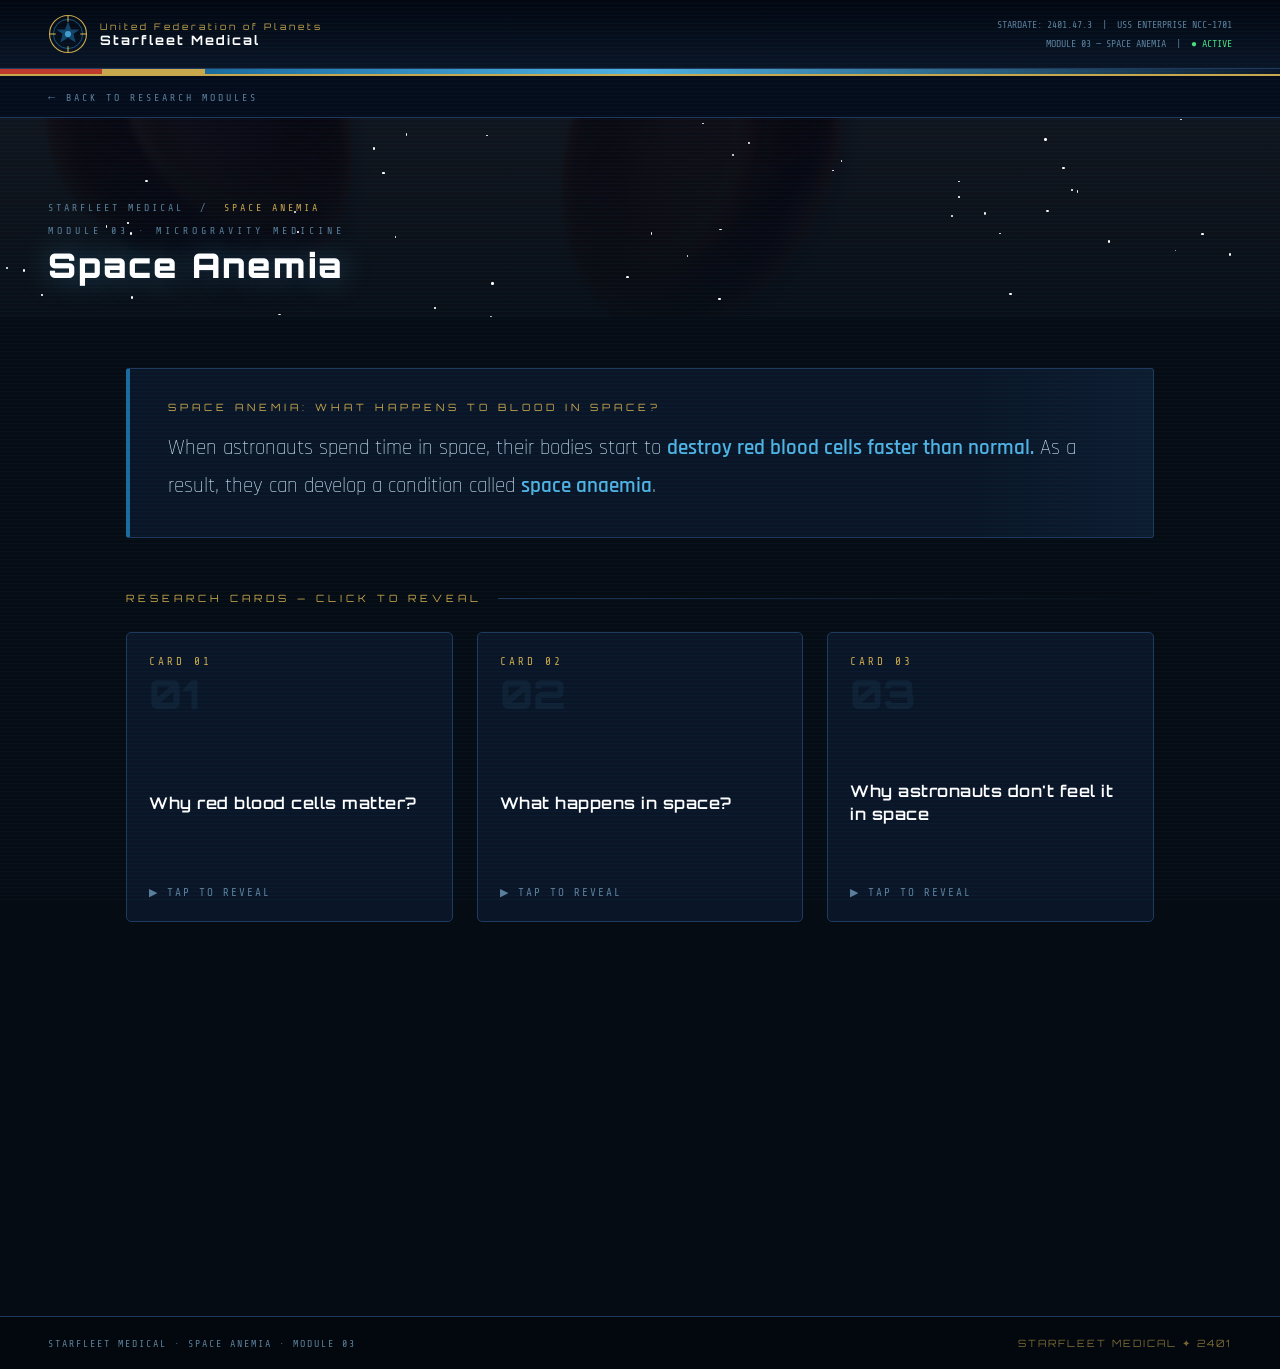
==== space-anemia.html @ 29481ea7 "Add files via upload" ====
<!DOCTYPE html>
<html lang="en">
<head>
<meta charset="UTF-8"/>
<meta name="viewport" content="width=device-width, initial-scale=1.0"/>
<title>Space Anaemia — Starfleet Medical</title>
<link rel="stylesheet" href="trek.css"/>
</head>
<body>

<header>
  <div class="header-top">
    <div class="starfleet-badge">
      <svg class="badge-emblem" viewBox="0 0 52 52" fill="none">
        <circle cx="26" cy="26" r="24" stroke="#c9a84c" stroke-width="1.5"/>
        <circle cx="26" cy="26" r="19" stroke="#1a6b9e" stroke-width="1"/>
        <path d="M26 10 L30 20 L41 20 L33 26 L36 37 L26 31 L16 37 L19 26 L11 20 L22 20 Z" fill="#1a6b9e" opacity="0.6"/>
        <circle cx="26" cy="26" r="4" fill="#4fb3e3" opacity="0.8"/>
        <line x1="26" y1="2" x2="26" y2="10" stroke="#c9a84c" stroke-width="1.5"/>
        <line x1="26" y1="42" x2="26" y2="50" stroke="#c9a84c" stroke-width="1.5"/>
        <line x1="2" y1="26" x2="10" y2="26" stroke="#c9a84c" stroke-width="1.5"/>
        <line x1="42" y1="26" x2="50" y2="26" stroke="#c9a84c" stroke-width="1.5"/>
      </svg>
      <div class="badge-text">
        <span>United Federation of Planets</span>
        <span>Starfleet Medical</span>
      </div>
    </div>
    <div class="header-right">
      <div>STARDATE: 2401.47.3 &nbsp;|&nbsp; USS ENTERPRISE NCC-1701</div>
      <div>MODULE 03 — SPACE ANEMIA &nbsp;|&nbsp; <span class="status">● ACTIVE</span></div>
    </div>
  </div>
  <div class="lcars-bar"></div>
</header>

<div class="back-bar">
  <a href="index.html" class="back-link">Back to Research Modules</a>
</div>

<div class="page-hero">
  <div class="hero-bg" style="background-image:url('img4.png');"></div>
  <div class="hero-gradient"></div>
  <div class="stars" id="stars"></div>
  <div class="hero-content">
    <div class="breadcrumb"><a href="index.html">Starfleet Medical</a> &nbsp;/&nbsp; <span>Space Anemia</span></div>
    <div class="page-module">Module 03 · Microgravity Medicine</div>
    <h1 class="page-title">Space Anemia</h1>
  </div>
</div>

<main>

  <div class="intro-block">
    <div class="intro-label">Space Anemia: What Happens to Blood in Space?</div>
    <p>When astronauts spend time in space, their bodies start to <strong>destroy red blood cells faster than normal.</strong> As a result, they can develop a condition called <strong>space anaemia</strong>.</p>
  </div>

  <div class="section-heading">Research Cards — Click to Reveal</div>

  <div class="flip-grid">

    <div class="flip-card" onclick="this.classList.toggle('flipped')">
      <div class="flip-inner">
        <div class="flip-front">
          <div>
            <div class="flip-front-label">Card 01</div>
            <div class="flip-front-num">01</div>
          </div>
          <div class="flip-front-q">Why red blood cells matter?</div>
          <div class="flip-front-hint">▶ TAP TO REVEAL</div>
        </div>
        <div class="flip-back">
          <div class="flip-back-label">◀ Answer</div>
          <div class="flip-back-text">Red blood cells carry oxygen around the body, helping our muscles and organs produce energy.</div>
          <div class="flip-back-close">TAP TO CLOSE ▶</div>
        </div>
      </div>
    </div>

    <div class="flip-card" onclick="this.classList.toggle('flipped')">
      <div class="flip-inner">
        <div class="flip-front">
          <div>
            <div class="flip-front-label">Card 02</div>
            <div class="flip-front-num">02</div>
          </div>
          <div class="flip-front-q">What happens in space?</div>
          <div class="flip-front-hint">▶ TAP TO REVEAL</div>
        </div>
        <div class="flip-back">
          <div class="flip-back-label">◀ Answer</div>
          <div class="flip-back-text">🌍 On Earth: the body destroys about 2 million red blood cells per second.

🌌 In space: this increases to ~3 million per second (54% more).

⇒ After long missions, almost half of astronauts are anemic.</div>
          <div class="flip-back-close">TAP TO CLOSE ▶</div>
        </div>
      </div>
    </div>

    <div class="flip-card" onclick="this.classList.toggle('flipped')">
      <div class="flip-inner">
        <div class="flip-front">
          <div>
            <div class="flip-front-label">Card 03</div>
            <div class="flip-front-num">03</div>
          </div>
          <div class="flip-front-q">Why astronauts don't feel it in space</div>
          <div class="flip-front-hint">▶ TAP TO REVEAL</div>
        </div>
        <div class="flip-back">
          <div class="flip-back-label">◀ Answer</div>
          <div class="flip-back-text">In <span class="def-trigger" data-def="A state where there is no feeling of body weight, because objects are in continuous free fall (as in orbit), causing everything to float.">weightlessness</span>, the body doesn't have to work against gravity. Because of this, having fewer red blood cells doesn't cause major problems while astronauts are in orbit.</div>
          <div class="flip-back-close">HOVER "WEIGHTLESSNESS" · TAP TO CLOSE ▶</div>
        </div>
      </div>
    </div>

    <div class="flip-card" onclick="this.classList.toggle('flipped')">
      <div class="flip-inner">
        <div class="flip-front">
          <div>
            <div class="flip-front-label">Card 04</div>
            <div class="flip-front-num">04</div>
          </div>
          <div class="flip-front-q">What happens after landing?</div>
          <div class="flip-front-hint">▶ TAP TO REVEAL</div>
        </div>
        <div class="flip-back">
          <div class="flip-back-label">◀ Answer</div>
          <div class="flip-back-text">Back on Earth, the body must work against gravity again. With fewer red blood cells delivering oxygen, astronauts may feel tired, weak, and less physically strong.

The good news: space anaemia is temporary. Blood levels return to normal within 3–4 months. Scientists think the body may use fat stored in bone marrow as energy to help produce new red blood cells faster.</div>
          <div class="flip-back-close">TAP TO CLOSE ▶</div>
        </div>
      </div>
    </div>

    <div class="flip-card" onclick="this.classList.toggle('flipped')">
      <div class="flip-inner">
        <div class="flip-front">
          <div>
            <div class="flip-front-label">Card 05</div>
            <div class="flip-front-num">05</div>
          </div>
          <div class="flip-front-q">Why this matters?</div>
          <div class="flip-front-hint">▶ TAP TO REVEAL</div>
        </div>
        <div class="flip-back">
          <div class="flip-back-label">◀ Answer</div>
          <div class="flip-back-text">The longer the mission, the worse the anaemia, making it a key challenge for future missions to Mars.</div>
          <div class="flip-back-close">TAP TO CLOSE ▶</div>
        </div>
      </div>
    </div>

  </div>

</main>

<footer>
  <div class="left">Starfleet Medical · Space Anemia · Module 03</div>
  <div class="right">STARFLEET MEDICAL ✦ 2401</div>
</footer>

<script>
  // Stars
  const c=document.getElementById('stars');
  for(let i=0;i<45;i++){const s=document.createElement('span');s.style.cssText=`left:${Math.random()*100}%;top:${Math.random()*100}%;width:${Math.random()*2+1}px;height:${Math.random()*2+1}px;animation-delay:${Math.random()*3}s;animation-duration:${Math.random()*3+2}s`;c.appendChild(s);}

  // Floating definition tooltip — appended to <body> to escape any overflow:hidden parent
  const popup = document.createElement('div');
  popup.className = 'def-popup-float';
  document.body.appendChild(popup);

  let hideTimer = null;

  document.querySelectorAll('.def-trigger').forEach(trigger => {
    trigger.addEventListener('mouseenter', e => {
      clearTimeout(hideTimer);
      // Rebuild inner HTML each time so the ::before label always renders
      popup.innerHTML = '<span class="def-popup-label">DEFINITION</span><span class="def-popup-body">' + trigger.dataset.def + '</span>';
      popup.classList.add('visible');
      positionPopup(e);
    });

    trigger.addEventListener('mousemove', positionPopup);

    trigger.addEventListener('mouseleave', () => {
      hideTimer = setTimeout(() => popup.classList.remove('visible'), 150);
    });
  });

  function positionPopup(e) {
    const pw = 320, ph = 130;
    const vw = window.innerWidth, vh = window.innerHeight;
    let x = e.clientX + 16;
    let y = e.clientY - 70;
    if (x + pw > vw - 16) x = e.clientX - pw - 16;
    if (y < 8) y = 8;
    if (y + ph > vh - 8) y = vh - ph - 8;
    popup.style.left = x + 'px';
    popup.style.top  = y + 'px';
  }
</script>
</body>
</html>
---- trek.css ----
@import url('https://fonts.googleapis.com/css2?family=Orbitron:wght@400;600;700;900&family=Rajdhani:wght@300;400;500;600&family=Share+Tech+Mono&display=swap');

:root {
  --trek-gold: #c9a84c;
  --trek-blue: #1a6b9e;
  --trek-ltblue: #4fb3e3;
  --trek-red: #c0392b;
  --trek-bg: #060c14;
  --trek-panel: #0a1628;
  --trek-border: #1e3a5f;
  --trek-text: #cce8f7;
  --trek-muted: #5a7f9a;
  --scan-line: rgba(79,179,227,0.04);
}

* { margin:0; padding:0; box-sizing:border-box; }

body {
  background: var(--trek-bg);
  color: var(--trek-text);
  font-family: 'Rajdhani', sans-serif;
  min-height: 100vh;
  overflow-x: hidden;
}

body::before {
  content:''; position:fixed; inset:0;
  background: repeating-linear-gradient(0deg, var(--scan-line) 0px, var(--scan-line) 1px, transparent 1px, transparent 4px);
  pointer-events:none; z-index:9999;
}

/* HEADER */
header {
  background: linear-gradient(180deg, #020710 0%, var(--trek-panel) 100%);
  border-bottom: 2px solid var(--trek-gold);
}

.header-top {
  display:flex; align-items:center; justify-content:space-between;
  padding:14px 48px; border-bottom:1px solid var(--trek-border);
}

.starfleet-badge { display:flex; align-items:center; gap:12px; }
.badge-emblem { width:40px; height:40px; }
.badge-text { display:flex; flex-direction:column; }
.badge-text span:first-child { font-family:'Orbitron',monospace; font-size:9px; letter-spacing:3px; color:var(--trek-gold); }
.badge-text span:last-child  { font-family:'Orbitron',monospace; font-size:13px; font-weight:700; letter-spacing:2px; color:#fff; }

.header-right { font-family:'Share Tech Mono',monospace; font-size:10px; color:var(--trek-muted); text-align:right; line-height:1.9; }
.status { color:#4ade80; }

.lcars-bar {
  height:5px;
  background: linear-gradient(90deg, var(--trek-red) 0%, var(--trek-red) 8%, var(--trek-gold) 8%, var(--trek-gold) 16%, var(--trek-blue) 16%, var(--trek-ltblue) 50%, var(--trek-panel) 100%);
}

/* PAGE HERO — background image with transparency */
.page-hero {
  position:relative; overflow:hidden;
  min-height:200px; padding:38px 48px 32px;
  display:flex; flex-direction:column; justify-content:flex-end;
}

.hero-bg {
  position:absolute; inset:0;
  background-size:cover; background-position:center;
  opacity:0.18;
  z-index:0;
}

.hero-gradient {
  position:absolute; inset:0;
  background: linear-gradient(180deg, rgba(2,7,16,.7) 0%, rgba(6,12,20,.92) 100%);
  z-index:1;
}

.stars { position:absolute; inset:0; overflow:hidden; pointer-events:none; z-index:2; }
.stars span { position:absolute; border-radius:50%; background:#fff; animation:twinkle 3s infinite alternate; }
@keyframes twinkle { 0%{opacity:.12} 100%{opacity:.75} }

.hero-content { position:relative; z-index:3; }

.breadcrumb {
  font-family:'Share Tech Mono',monospace; font-size:10px; letter-spacing:3px;
  color:var(--trek-muted); margin-bottom:12px; text-transform:uppercase;
}
.breadcrumb a { color:var(--trek-muted); text-decoration:none; }
.breadcrumb a:hover { color:var(--trek-ltblue); }
.breadcrumb span { color:var(--trek-gold); }

.page-module { font-family:'Share Tech Mono',monospace; font-size:10px; letter-spacing:4px; color:var(--trek-muted); margin-bottom:8px; text-transform:uppercase; }

.page-title {
  font-family:'Orbitron',monospace; font-size:clamp(20px,2.8vw,34px); font-weight:900;
  color:#fff; letter-spacing:2px; text-shadow:0 0 30px rgba(79,179,227,.4);
  animation: fadeUp .8s ease both;
}

@keyframes fadeUp { from{opacity:0;transform:translateY(14px)} to{opacity:1;transform:translateY(0)} }

/* BACK LINK */
.back-bar {
  border-bottom:1px solid var(--trek-border);
  background:#050d1c;
  padding:10px 48px;
}
.back-link {
  font-family:'Share Tech Mono',monospace; font-size:10px; letter-spacing:3px;
  color:var(--trek-muted); text-decoration:none; text-transform:uppercase;
  display:inline-flex; align-items:center; gap:8px; transition:color .2s;
}
.back-link::before { content:'←'; font-size:12px; }
.back-link:hover { color:var(--trek-ltblue); }

/* MAIN */
main { max-width:1100px; margin:50px auto 80px; padding:0 36px; }

/* INTRO */
.intro-block {
  background:var(--trek-panel); border:1px solid var(--trek-border);
  border-left:4px solid var(--trek-blue); border-radius:3px;
  padding:32px 38px; margin-bottom:54px; position:relative; overflow:hidden;
}
.intro-block::after {
  content:''; position:absolute; top:0; right:0; width:180px; height:100%;
  background:linear-gradient(270deg,rgba(79,179,227,.04),transparent);
}
.intro-label {
  font-family:'Orbitron',monospace; font-size:10px; letter-spacing:4px;
  color:var(--trek-gold); text-transform:uppercase; margin-bottom:16px;
}
.intro-block p { font-size:21px; line-height:1.82; color:var(--trek-text); font-weight:300; }
.intro-block p + p { margin-top:14px; }
.intro-block strong { color:var(--trek-ltblue); font-weight:600; }

/* SECTION HEADING */
.section-heading {
  font-family:'Orbitron',monospace; font-size:10px; letter-spacing:4px;
  color:var(--trek-gold); text-transform:uppercase; margin-bottom:28px;
  display:flex; align-items:center; gap:16px;
}
.section-heading::after { content:''; flex:1; height:1px; background:linear-gradient(90deg,var(--trek-border),transparent); }

/* FLIP CARDS */
.flip-grid {
  display:grid;
  grid-template-columns: repeat(auto-fill, minmax(290px, 1fr));
  gap:24px; margin-bottom:60px;
}

.flip-card { height:290px; perspective:1000px; cursor:pointer; }

.flip-inner {
  position:relative; width:100%; height:100%;
  transform-style:preserve-3d;
  transition:transform .55s cubic-bezier(.4,0,.2,1);
}

.flip-card.flipped .flip-inner { transform:rotateY(180deg); }

.flip-front, .flip-back {
  position:absolute; inset:0; backface-visibility:hidden;
  border-radius:5px; padding:22px;
  display:flex; flex-direction:column; justify-content:space-between;
  border:1px solid var(--trek-border);
  overflow:hidden;
}

.flip-front { background:var(--trek-panel); }
.flip-back  { background:linear-gradient(135deg,#0c1f3a 0%,#0a1628 100%); border-color:var(--trek-blue); transform:rotateY(180deg); }

.flip-card:hover .flip-front { border-color:rgba(79,179,227,.4); box-shadow:0 4px 24px rgba(79,179,227,.1); }

.flip-front-label { font-family:'Share Tech Mono',monospace; font-size:11px; letter-spacing:3px; color:var(--trek-gold); text-transform:uppercase; }
.flip-front-num   { font-family:'Orbitron',monospace; font-size:40px; font-weight:900; color:rgba(79,179,227,.07); line-height:1; margin:6px 0; }
.flip-front-q     { font-family:'Orbitron',monospace; font-size:16px; font-weight:600; color:#fff; line-height:1.45; letter-spacing:.5px; }
.flip-front-hint  { font-family:'Share Tech Mono',monospace; font-size:11px; color:var(--trek-muted); letter-spacing:2px; }

.flip-back-label  { font-family:'Share Tech Mono',monospace; font-size:11px; letter-spacing:3px; color:var(--trek-ltblue); text-transform:uppercase; }
.flip-back-text   { font-size:17px; line-height:1.72; color:var(--trek-text); font-weight:300; flex:1; margin:12px 0; overflow-y:auto; }
.flip-back-close  { font-family:'Share Tech Mono',monospace; font-size:11px; color:var(--trek-muted); letter-spacing:2px; text-align:right; }

/* CALLOUT BOX */
.callout {
  background: rgba(10,22,40,.8); border:1px solid var(--trek-border);
  border-left:4px solid var(--trek-gold); border-radius:3px;
  padding:22px 28px; margin-bottom:40px;
}
.callout-title {
  font-family:'Orbitron',monospace; font-size:10px; letter-spacing:3px;
  color:var(--trek-gold); text-transform:uppercase; margin-bottom:10px;
}
.callout p { font-size:15px; line-height:1.7; color:var(--trek-muted); font-weight:300; }

/* SECTION DIVIDER */
.section-sep {
  border:none; border-top:1px solid var(--trek-border);
  margin:48px 0;
}

/* SECONDARY SECTION HEADER */
.sub-heading {
  font-family:'Orbitron',monospace; font-size:14px; font-weight:700;
  color:#fff; letter-spacing:1.5px; margin-bottom:20px;
}
.sub-heading span { color:var(--trek-ltblue); }

/* IMAGE PANEL */
.image-panel {
  position:relative; border-radius:5px; overflow:hidden;
  border:1px solid var(--trek-border); margin-bottom:50px;
}
.image-panel img {
  width:100%; display:block;
}
.image-panel-label {
  position:absolute; bottom:12px; right:14px;
  font-family:'Share Tech Mono',monospace; font-size:9px; letter-spacing:3px;
  color:rgba(255,255,255,0.5); text-transform:uppercase;
  background:rgba(6,12,20,.5); padding:4px 10px; border-radius:3px;
}

/* FOOTER */
footer {
  border-top:1px solid var(--trek-border); background:#03080f;
  padding:20px 48px; display:flex; justify-content:space-between; align-items:center;
}
footer .left { font-family:'Share Tech Mono',monospace; font-size:10px; letter-spacing:2px; color:var(--trek-muted); text-transform:uppercase; }
footer .right { font-family:'Orbitron',monospace; font-size:10px; letter-spacing:2px; color:var(--trek-gold); opacity:.6; }

/* TOGGLE DEFINITION — popup injected via JS into <body> to avoid clipping */
.def-trigger {
  color:var(--trek-ltblue);
  border-bottom:2px dashed var(--trek-ltblue);
  font-style:italic;
  cursor:help;
}

/* The floating popup is appended to <body> by JS */
.def-popup-float {
  position:fixed;
  background:var(--trek-panel);
  border:1px solid var(--trek-ltblue);
  border-radius:6px;
  padding:14px 18px;
  max-width:320px;
  z-index:99999;
  pointer-events:none;
  opacity:0;
  transition:opacity .18s ease;
  box-shadow:0 12px 40px rgba(0,0,0,.8), 0 0 0 1px rgba(79,179,227,.15);
  display:flex;
  flex-direction:column;
  gap:8px;
}
.def-popup-float.visible { opacity:1; }

.def-popup-label {
  font-family:'Share Tech Mono',monospace;
  font-size:10px;
  letter-spacing:3px;
  color:var(--trek-gold);
  text-transform:uppercase;
  display:block;
}

.def-popup-body {
  font-family:'Rajdhani',sans-serif;
  font-size:16px;
  line-height:1.65;
  color:var(--trek-text);
  font-weight:300;
  display:block;
}
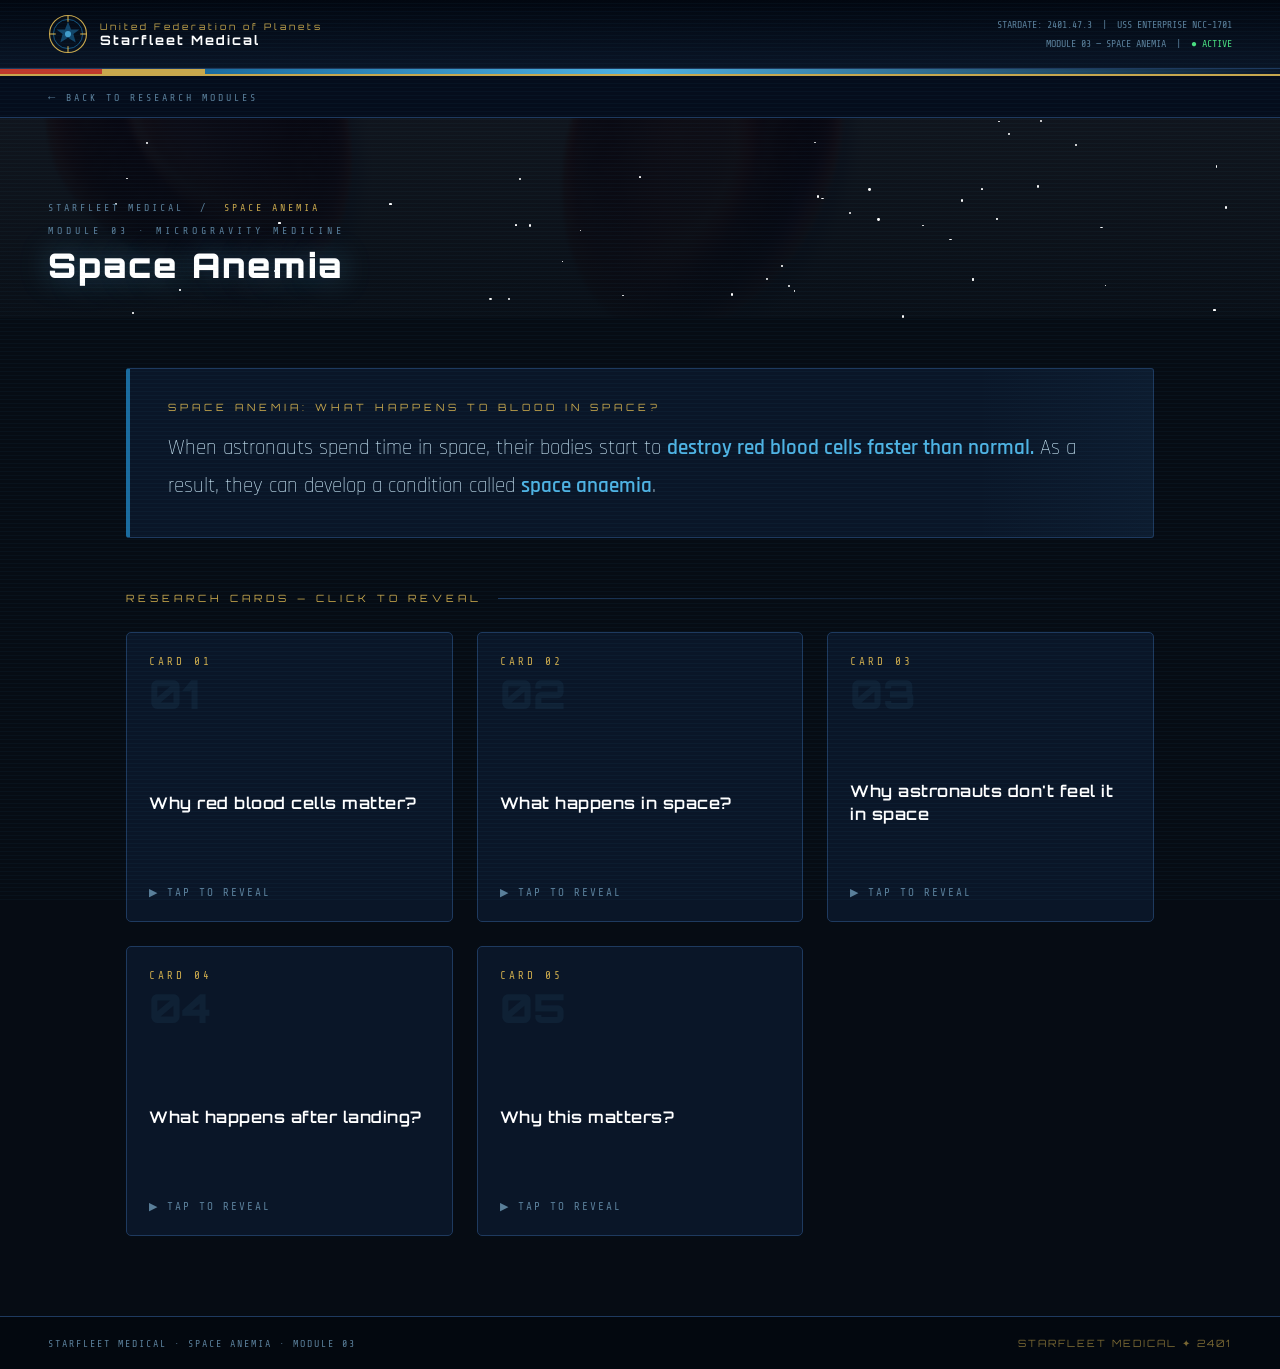
==== commit d8bb417f: "Update space-anemia.html Fix the hoover problem" ====
--- a/space-anemia.html
+++ b/space-anemia.html
@@ -166,34 +166,89 @@
 </footer>
 
 <script>
-  // Stars
-  const c=document.getElementById('stars');
-  for(let i=0;i<45;i++){const s=document.createElement('span');s.style.cssText=`left:${Math.random()*100}%;top:${Math.random()*100}%;width:${Math.random()*2+1}px;height:${Math.random()*2+1}px;animation-delay:${Math.random()*3}s;animation-duration:${Math.random()*3+2}s`;c.appendChild(s);}
-
-  // Floating definition tooltip — appended to <body> to escape any overflow:hidden parent
+  /* ── Stars ── */
+  const c = document.getElementById('stars');
+  for (let i = 0; i < 45; i++) {
+    const s = document.createElement('span');
+    s.style.cssText = `left:${Math.random()*100}%;top:${Math.random()*100}%;width:${Math.random()*2+1}px;height:${Math.random()*2+1}px;animation-delay:${Math.random()*3}s;animation-duration:${Math.random()*3+2}s`;
+    c.appendChild(s);
+  }
+
+  /* ── Flip cards: tap-to-flip, but NOT when long-press is in progress ── */
+  document.querySelectorAll('.flip-card').forEach(card => {
+    card.removeAttribute('onclick');
+    card.addEventListener('click', e => {
+      if (card.dataset.suppressFlip === 'true') {
+        card.dataset.suppressFlip = 'false';
+        return;
+      }
+      card.classList.toggle('flipped');
+    });
+  });
+
+  /* ── Definition popup ── */
   const popup = document.createElement('div');
   popup.className = 'def-popup-float';
   document.body.appendChild(popup);
 
-  let hideTimer = null;
+  // Tap anywhere outside to dismiss
+  document.addEventListener('touchstart', e => {
+    if (popup.classList.contains('visible') && !popup.contains(e.target) && !e.target.classList.contains('def-trigger')) {
+      popup.classList.remove('visible');
+    }
+  }, { passive: true });
 
   document.querySelectorAll('.def-trigger').forEach(trigger => {
+    let pressTimer = null;
+    let longPressTriggered = false;
+
+    trigger.addEventListener('touchstart', e => {
+      longPressTriggered = false;
+      pressTimer = setTimeout(() => {
+        longPressTriggered = true;
+
+        const card = trigger.closest('.flip-card');
+        if (card) card.dataset.suppressFlip = 'true';
+
+        const rect = trigger.getBoundingClientRect();
+        const pw = Math.min(300, window.innerWidth - 32);
+        let x = rect.left;
+        if (x + pw > window.innerWidth - 16) x = window.innerWidth - pw - 16;
+        if (x < 8) x = 8;
+        const popupHeight = 130;
+        let y = rect.top - popupHeight - 10;
+        if (y < 8) y = rect.bottom + 10;
+
+        popup.style.left  = x + 'px';
+        popup.style.top   = y + 'px';
+        popup.style.width = pw + 'px';
+        popup.innerHTML   = '<span class="def-popup-label">DEFINITION</span><span class="def-popup-body">' + trigger.dataset.def + '</span>';
+        popup.classList.add('visible');
+
+        if (navigator.vibrate) navigator.vibrate(40);
+      }, 500);
+    }, { passive: true });
+
+    trigger.addEventListener('touchend', e => {
+      clearTimeout(pressTimer);
+      if (longPressTriggered) e.stopPropagation();
+    });
+
+    trigger.addEventListener('touchmove', () => clearTimeout(pressTimer), { passive: true });
+    trigger.addEventListener('touchcancel', () => clearTimeout(pressTimer));
+
+    // Mouse fallback for desktop
     trigger.addEventListener('mouseenter', e => {
-      clearTimeout(hideTimer);
-      // Rebuild inner HTML each time so the ::before label always renders
+      popup.style.width = '320px';
       popup.innerHTML = '<span class="def-popup-label">DEFINITION</span><span class="def-popup-body">' + trigger.dataset.def + '</span>';
       popup.classList.add('visible');
-      positionPopup(e);
+      movePopup(e);
     });
-
-    trigger.addEventListener('mousemove', positionPopup);
-
-    trigger.addEventListener('mouseleave', () => {
-      hideTimer = setTimeout(() => popup.classList.remove('visible'), 150);
-    });
+    trigger.addEventListener('mousemove', movePopup);
+    trigger.addEventListener('mouseleave', () => popup.classList.remove('visible'));
   });
 
-  function positionPopup(e) {
+  function movePopup(e) {
     const pw = 320, ph = 130;
     const vw = window.innerWidth, vh = window.innerHeight;
     let x = e.clientX + 16;
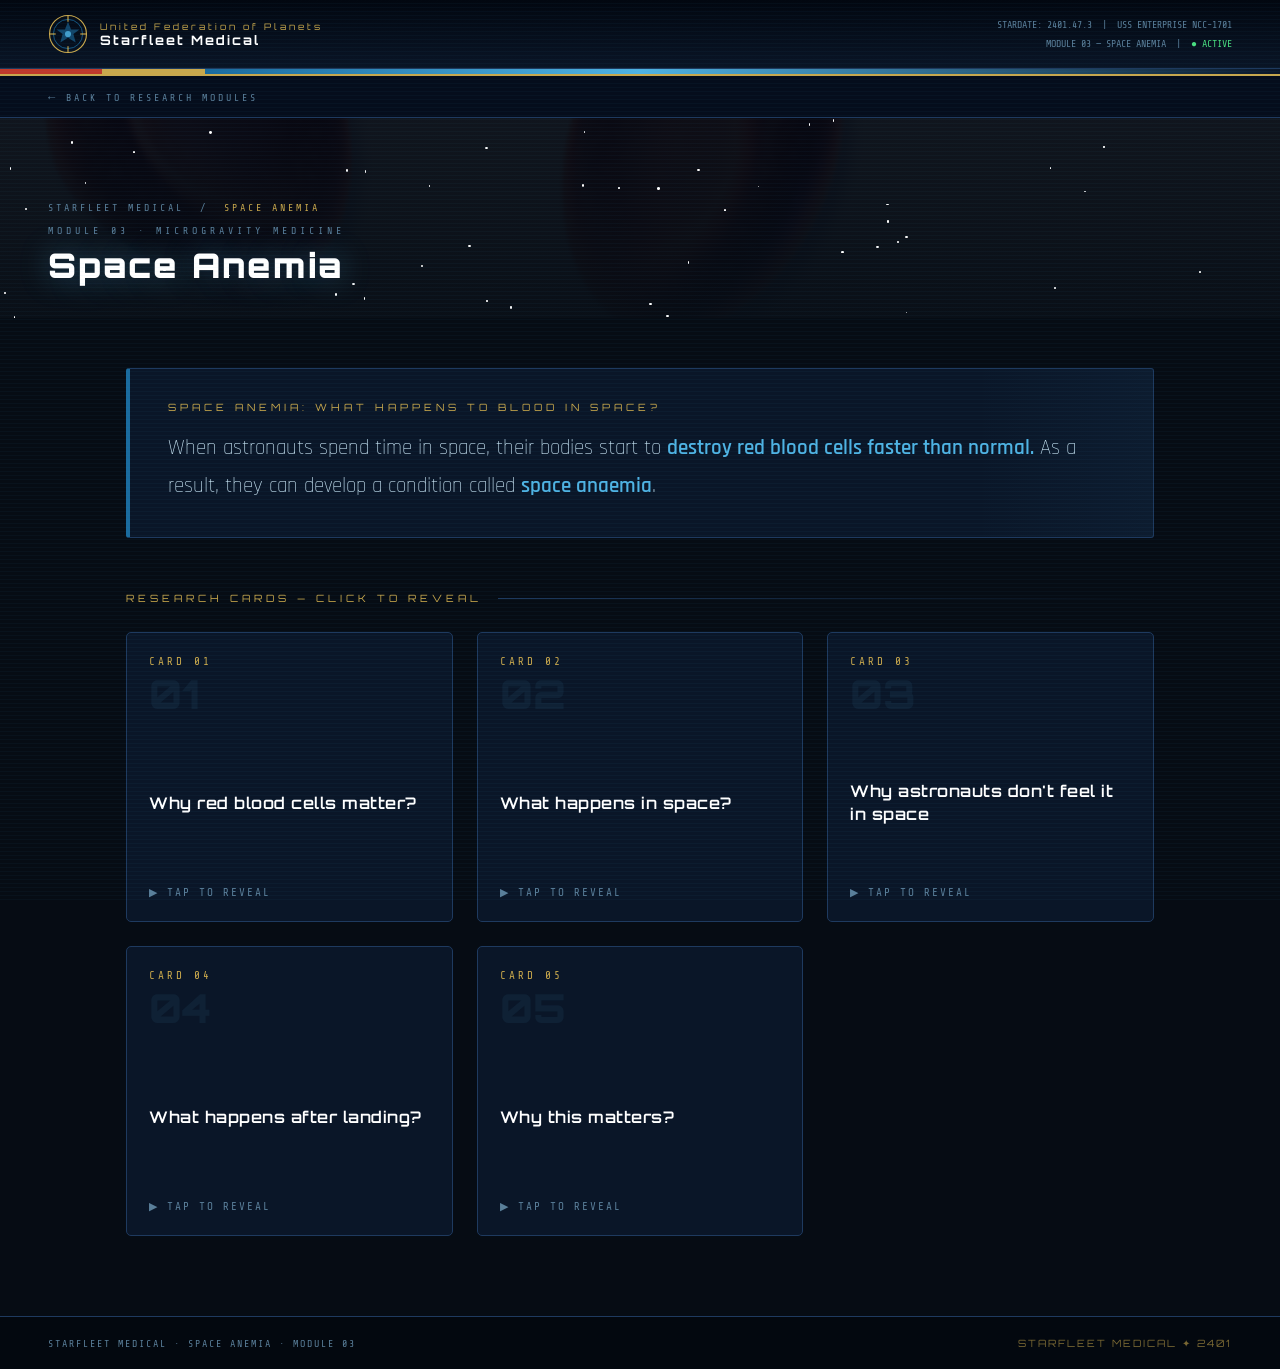
==== commit e745df3d: "Update space-anemia.html change text: hover to hold" ====
--- a/space-anemia.html
+++ b/space-anemia.html
@@ -113,7 +113,7 @@
         <div class="flip-back">
           <div class="flip-back-label">◀ Answer</div>
           <div class="flip-back-text">In <span class="def-trigger" data-def="A state where there is no feeling of body weight, because objects are in continuous free fall (as in orbit), causing everything to float.">weightlessness</span>, the body doesn't have to work against gravity. Because of this, having fewer red blood cells doesn't cause major problems while astronauts are in orbit.</div>
-          <div class="flip-back-close">HOVER "WEIGHTLESSNESS" · TAP TO CLOSE ▶</div>
+          <div class="flip-back-close">HOLD "WEIGHTLESSNESS" · TAP TO CLOSE ▶</div>
         </div>
       </div>
     </div>
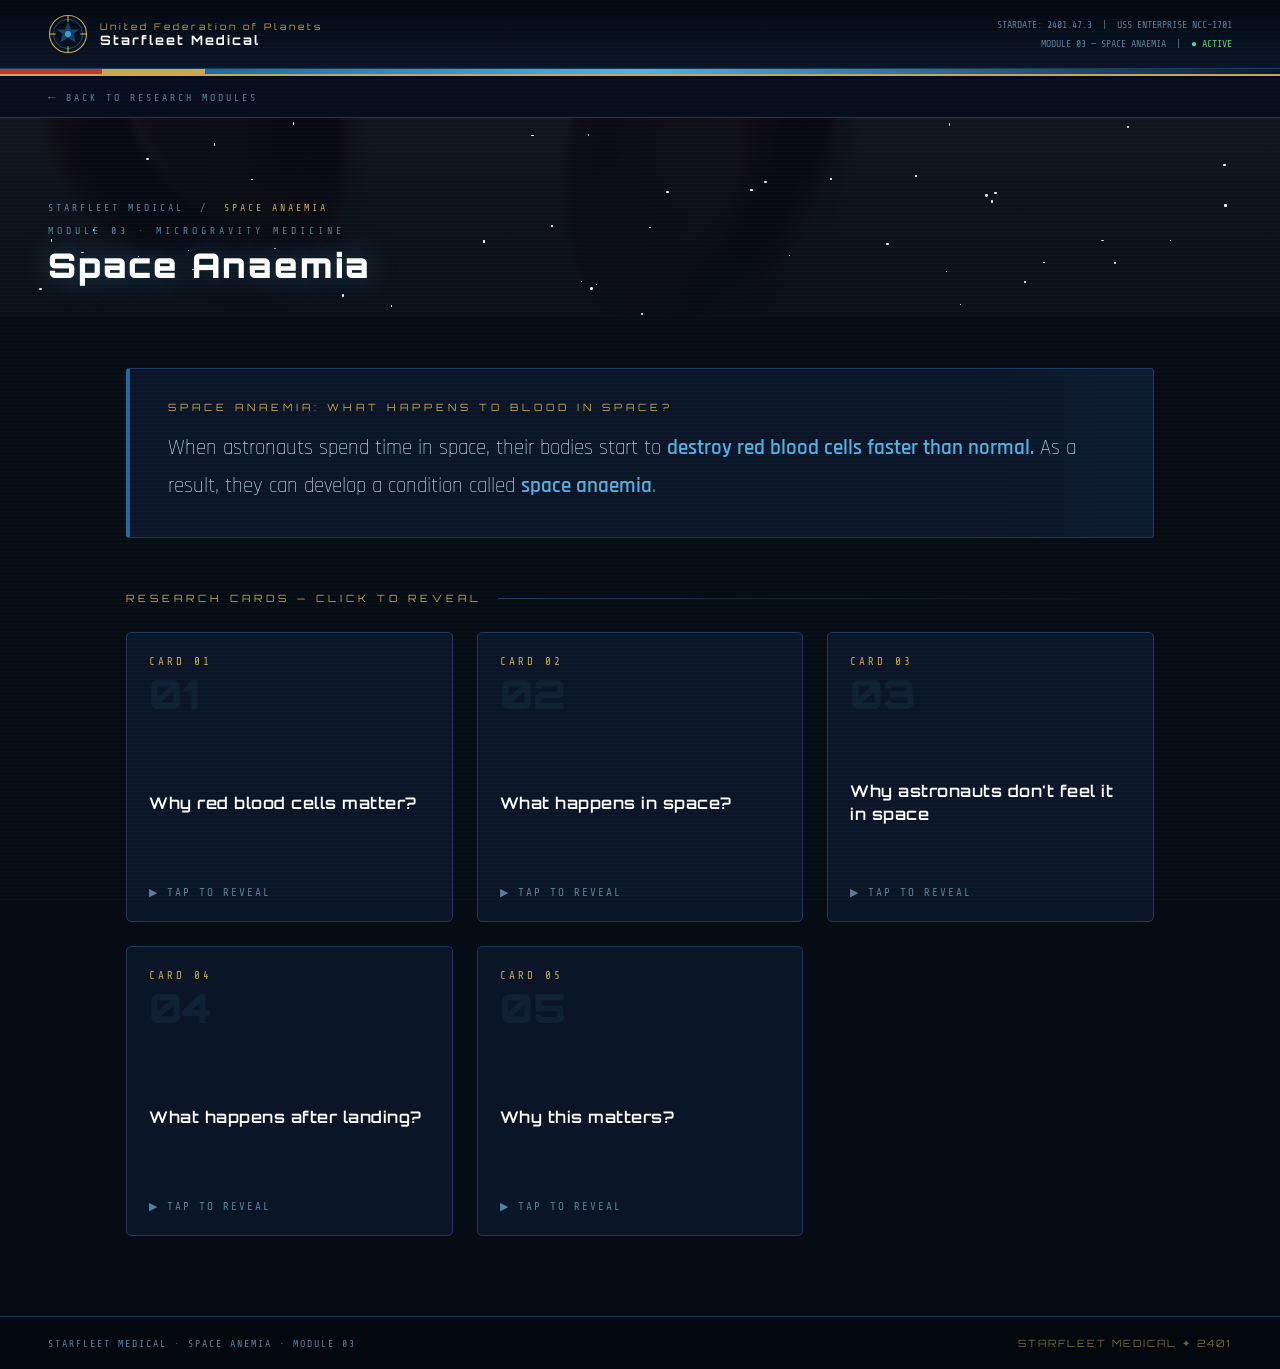
==== commit 55aa85fb: "Update space-anemia.html change spelling of Anaemia" ====
--- a/space-anemia.html
+++ b/space-anemia.html
@@ -28,7 +28,7 @@
     </div>
     <div class="header-right">
       <div>STARDATE: 2401.47.3 &nbsp;|&nbsp; USS ENTERPRISE NCC-1701</div>
-      <div>MODULE 03 — SPACE ANEMIA &nbsp;|&nbsp; <span class="status">● ACTIVE</span></div>
+      <div>MODULE 03 — SPACE ANAEMIA &nbsp;|&nbsp; <span class="status">● ACTIVE</span></div>
     </div>
   </div>
   <div class="lcars-bar"></div>
@@ -43,16 +43,16 @@
   <div class="hero-gradient"></div>
   <div class="stars" id="stars"></div>
   <div class="hero-content">
-    <div class="breadcrumb"><a href="index.html">Starfleet Medical</a> &nbsp;/&nbsp; <span>Space Anemia</span></div>
+    <div class="breadcrumb"><a href="index.html">Starfleet Medical</a> &nbsp;/&nbsp; <span>Space Anaemia</span></div>
     <div class="page-module">Module 03 · Microgravity Medicine</div>
-    <h1 class="page-title">Space Anemia</h1>
+    <h1 class="page-title">Space Anaemia</h1>
   </div>
 </div>
 
 <main>
 
   <div class="intro-block">
-    <div class="intro-label">Space Anemia: What Happens to Blood in Space?</div>
+    <div class="intro-label">Space Anaemia: What Happens to Blood in Space?</div>
     <p>When astronauts spend time in space, their bodies start to <strong>destroy red blood cells faster than normal.</strong> As a result, they can develop a condition called <strong>space anaemia</strong>.</p>
   </div>
 
